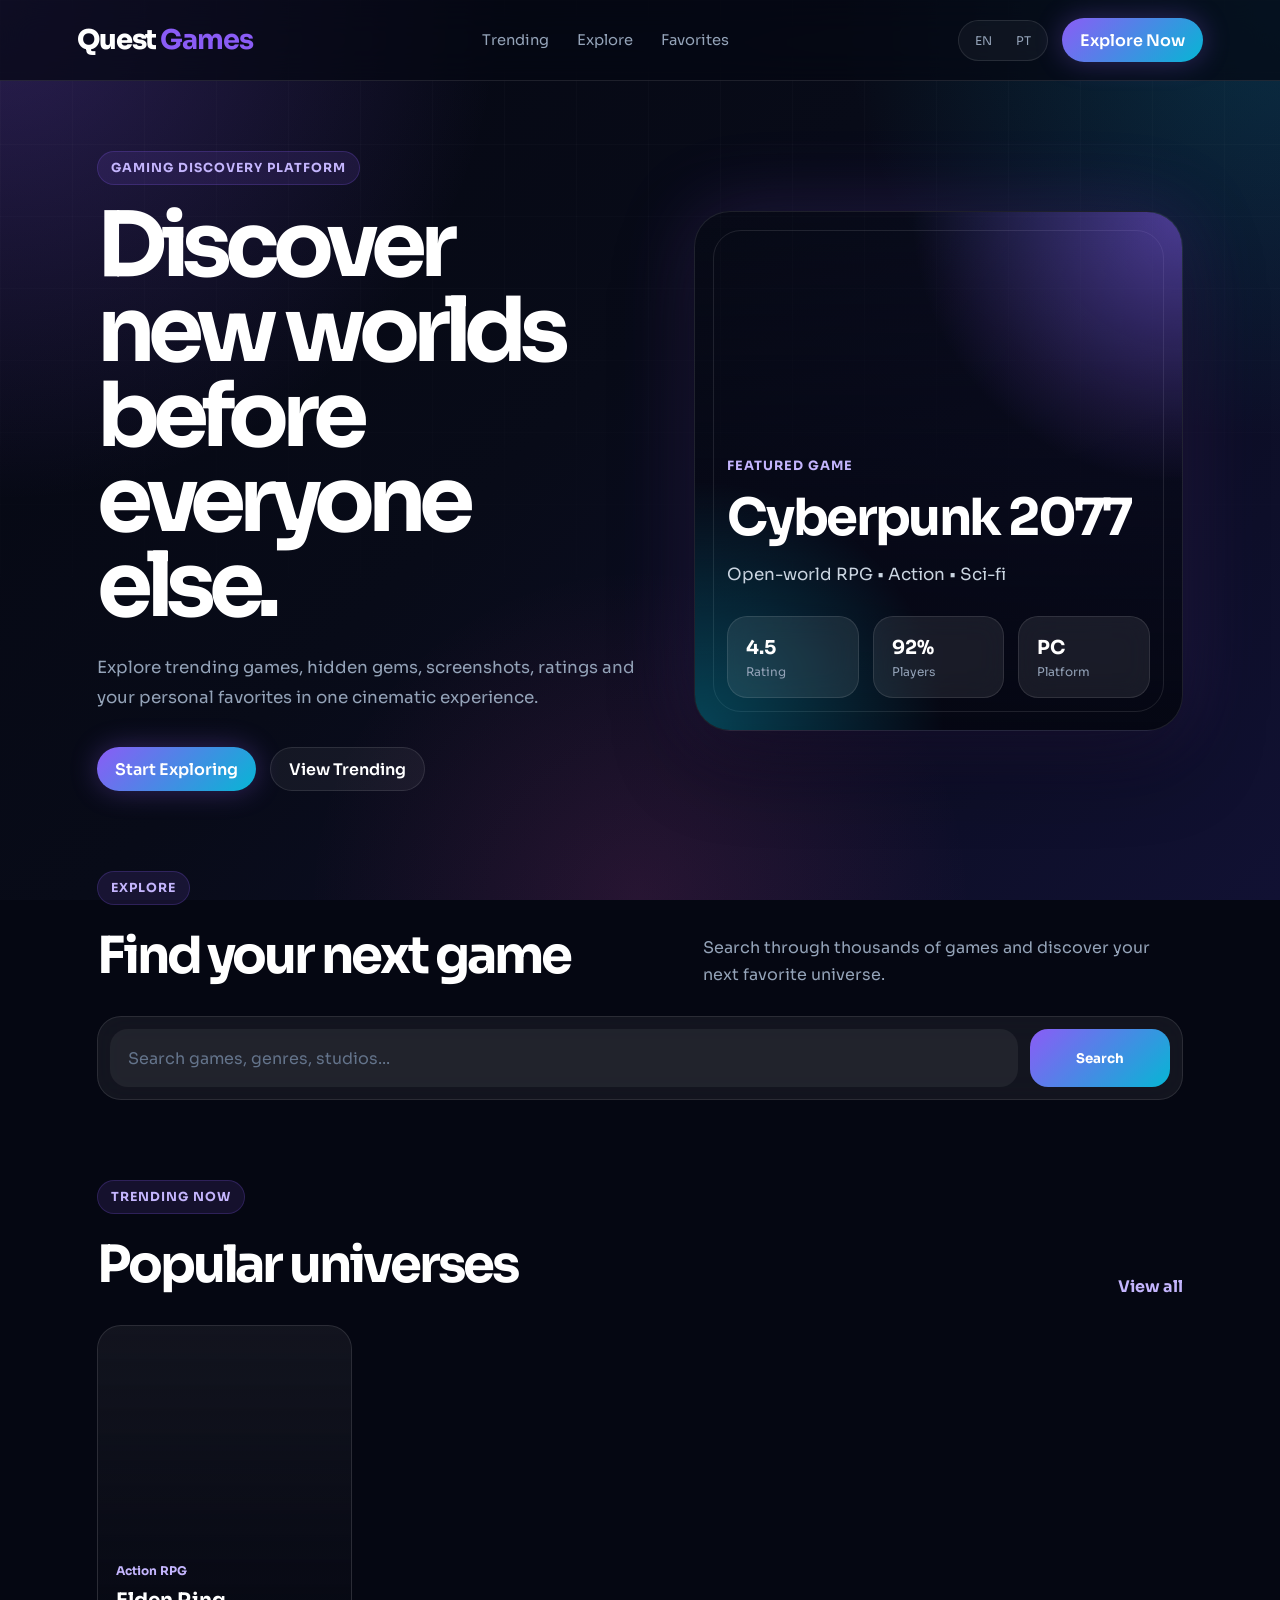
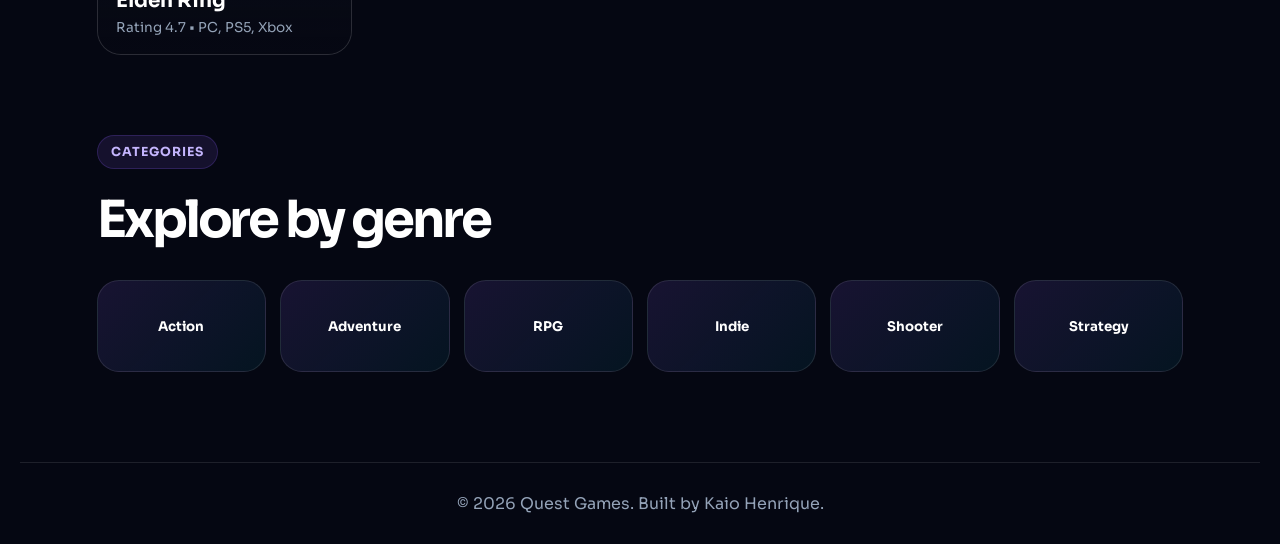
==== index.html @ 7ed2c59b "Initial commit" ====
<!DOCTYPE html>
<html lang="en">
<head>
  <meta charset="UTF-8" />
  <meta name="viewport" content="width=device-width, initial-scale=1.0" />

  <title>Quest Games</title>
  <link rel="icon" type="image/icon" href="assets/logo9.png ">
  <link rel="stylesheet" href="./css/style.css" />
</head>
<body>
  <div class="page-bg"></div>

<header class="header">
  <nav class="navbar">
    <a href="./index.html" class="logo">
      
        <div class="logo-text">
    <strong>Quest</strong>
    <span>Games</span>
  </div>
</a>
    <ul class="nav-links">
      <li><a href="#trending" data-i18n="nav.trending">Trending</a></li>
      <li><a href="#explore" data-i18n="nav.explore">Explore</a></li>
      <li><a href="./favorites.html" data-i18n="nav.favorites">Favorites</a></li>
    </ul>
    <div class="nav-right">
      <div class="language-switcher">
        <button data-lang="en">EN</button>
        <button data-lang="pt-BR">PT</button>
      </div>
      <a href="#explore" class="nav-button" data-i18n="nav.button">
        Explore Now
      </a>
    </div>
  </nav>
</header>
  <main>
    <section class="hero">
      <div class="hero-content">
        <span
          class="eyebrow"
          data-i18n="hero.eyebrow"
        >
          Gaming Discovery Platform
        </span>
        <h1 data-i18n="hero.title">
          Discover new worlds before everyone else.
        </h1>
        <p data-i18n="hero.description">
          Explore trending games, hidden gems, screenshots,
          ratings and your personal favorites in one cinematic experience.
        </p>
        <div class="hero-actions">
          <a
            href="#explore"
            class="primary-button"
            data-i18n="hero.primaryButton"
          >
            Start Exploring
          </a>
          <a
            href="#trending"
            class="secondary-button"
            data-i18n="hero.secondaryButton"
          >
            View Trending
          </a>
        </div>
      </div>
      <div class="hero-card">
        <div class="hero-card-overlay"></div>
        <div class="hero-card-content">
          <span data-i18n="featured.label">
            Featured Game
          </span>
          <h2>Cyberpunk 2077</h2>
          <p data-i18n="featured.genre">
            Open-world RPG • Action • Sci-fi
          </p>
          <div class="hero-stats">
            <div>
              <strong>4.5</strong>
              <span data-i18n="featured.rating">
                Rating
              </span>
            </div>
            <div>
              <strong>92%</strong>
              <span data-i18n="featured.players">
                Players
              </span>
            </div>
            <div>
              <strong>PC</strong>
              <span data-i18n="featured.platform">
                Platform
              </span>
            </div>
          </div>
        </div>
      </div>
    </section>
    <section class="search-section" id="explore">
      <div class="section-header">
        <div>
          <span
            class="eyebrow"
            data-i18n="search.eyebrow"
          >
            Explore
          </span>
          <h2 data-i18n="search.title">
            Find your next game
          </h2>
        </div>
        <p data-i18n="search.description">
          Search through thousands of games and discover your next favorite universe.
        </p>
      </div>
      <form class="search-box" id="searchForm">
        <input
          type="text"
          id="searchInput"
          data-i18n-placeholder="search.placeholder"
          placeholder="Search games, genres, studios..."
        />
        <button
          type="submit"
          data-i18n="search.button"
        >
          Search
        </button>
      </form>
    </section>
    <section class="games-section" id="trending">
      <div class="section-header">
        <div>
          <span
            class="eyebrow"
            data-i18n="trending.eyebrow"
          >
            Trending Now
          </span>
          <h2 data-i18n="trending.title">
            Popular universes
          </h2>
        </div>
        <a
          href="#"
          class="section-link"
          data-i18n="trending.link"
        >
          View all
        </a>
      </div>
      <div class="games-grid" id="gamesGrid">
        <div class="game-card" style="--game-image: url('https://images.unsplash.com/photo-1542751371-adc38448a05e?auto=format&fit=crop&w=800&q=80')">
  <div class="game-card-content">
    <span>Action RPG</span>
    <h3>Elden Ring</h3>
    <p>Rating 4.7 • PC, PS5, Xbox</p>
  </div>
</div>
      </div>
    </section>
    <section class="categories-section">
      <div class="section-header">
        <div>
          <span
            class="eyebrow"
            data-i18n="categories.eyebrow"
          >
            Categories
          </span>
          <h2 data-i18n="categories.title">
            Explore by genre
          </h2>
        </div>
      </div>
      <div class="categories-grid">
        <button class="category-card">Action</button>
        <button class="category-card">Adventure</button>
        <button class="category-card">RPG</button>
        <button class="category-card">Indie</button>
        <button class="category-card">Shooter</button>
        <button class="category-card">Strategy</button>
      </div>
    </section>
  </main>
  <footer class="footer">
    <p data-i18n="footer.text">
      © 2026 Quest Games. Built by Kaio Henrique.
    </p>
  </footer>
  <script src="./js/i18n.js"></script>
  <script src="./js/api.js"></script>
  <script src="./js/main.js"></script>
</body>
</html>
---- css/style.css ----
@import url("https://fonts.googleapis.com/css2?family=Sora:wght@400;500;600;700;800&display=swap");

:root {
  --bg: #050712;
  --bg-soft: #0b1020;
  --card: rgba(255, 255, 255, 0.06);
  --card-strong: rgba(255, 255, 255, 0.1);
  --text: #ffffff;
  --muted: #94a3b8;
  --border: rgba(255, 255, 255, 0.1);
  --primary: #8b5cf6;
  --secondary: #06b6d4;
  --pink: #ec4899;
  --radius: 24px;
  --transition: 0.3s ease;
}

* {
  margin: 0;
  padding: 0;
  box-sizing: border-box;
}

html {
  scroll-behavior: smooth;
}
body {
  min-height: 100vh;
  font-family: "Sora", sans-serif;
  background: var(--bg);
  color: var(--text);
  overflow-x: hidden;
}
a {
  color: inherit;
  text-decoration: none;
}
button,
input {
  font-family: inherit;
}
button {
  cursor: pointer;
  border: none;
}
.page-bg {
  position: fixed;
  inset: 0;
  z-index: -1;
  background:
    radial-gradient(circle at top left, rgba(139, 92, 246, 0.28), transparent 32%),
    radial-gradient(circle at top right, rgba(6, 182, 212, 0.2), transparent 28%),
    radial-gradient(circle at bottom, rgba(236, 72, 153, 0.12), transparent 30%),
    linear-gradient(135deg, #050712 0%, #080b18 45%, #111133 100%);
}
.page-bg::before {
  content: "";
  position: absolute;
  inset: 0;
  background-image:
    linear-gradient(rgba(255,255,255,0.025) 1px, transparent 1px),
    linear-gradient(90deg, rgba(255,255,255,0.025) 1px, transparent 1px);
  background-size: 72px 72px;
  mask-image: linear-gradient(to bottom, black, transparent 85%);
}
.header {
  position: sticky;
  top: 0;
  z-index: 20;
  padding: 18px 6%;
  backdrop-filter: blur(18px);
  background: rgba(5, 7, 18, 0.72);
  border-bottom: 1px solid var(--border);
}
.navbar {
  max-width: 1240px;
  margin: 0 auto;
  display: flex;
  align-items: center;
  justify-content: space-between;
  gap: 24px;
}
.logo {
  display: flex;
  align-items: center;
  gap: 12px;
}
.logo img {
  width: 38px;
  height: 38px;
  object-fit: contain;
  display: block;
}
.logo-text {
  display: flex;
  align-items: baseline;
  gap: 4px;
  font-size: 1.70rem;
  letter-spacing: -0.04em;
}
.logo-text strong {
  color: #ffffff;
  font-weight: 800;
}
.logo-text span {
  color: rgb(138, 92, 246);
  font-weight: 700;
}

.nav-links {
  list-style: none;
  display: flex;
  align-items: center;
  gap: 28px;
  color: var(--muted);
  font-size: 0.92rem;
}

.nav-links a {
  transition: var(--transition);
}

.nav-links a:hover {
  color: var(--text);
}

.nav-right {
  display: flex;
  align-items: center;
  gap: 14px;
}

.language-switcher {
  display: flex;
  padding: 4px;
  border: 1px solid var(--border);
  border-radius: 999px;
  background: rgba(255,255,255,0.04);
}

.language-switcher button {
  padding: 8px 12px;
  border-radius: 999px;
  background: transparent;
  color: var(--muted);
  font-size: 0.75rem;
  transition: var(--transition);
}

.language-switcher button:hover {
  color: var(--text);
  background: rgba(255,255,255,0.08);
}

.nav-button,
.primary-button,
.secondary-button {
  display: inline-flex;
  align-items: center;
  justify-content: center;
  min-height: 44px;
  padding: 0 18px;
  border-radius: 999px;
  font-weight: 600;
  transition: var(--transition);
}

.nav-button,
.primary-button {
  background: linear-gradient(135deg, var(--primary), var(--secondary));
  color: white;
  box-shadow: 0 0 28px rgba(139, 92, 246, 0.32);
}

.nav-button:hover,
.primary-button:hover {
  transform: translateY(-2px);
  box-shadow: 0 0 38px rgba(139, 92, 246, 0.5);
}

.secondary-button {
  color: var(--text);
  border: 1px solid var(--border);
  background: rgba(255,255,255,0.05);
}

.secondary-button:hover {
  background: rgba(255,255,255,0.1);
  transform: translateY(-2px);
}

main {
  max-width: 1240px;
  margin: 0 auto;
  padding: 70px 6% 0;
}

.hero {
  min-height: 620px;
  display: grid;
  grid-template-columns: 1.05fr 0.95fr;
  align-items: center;
  gap: 56px;
}

.eyebrow {
  display: inline-flex;
  margin-bottom: 18px;
  padding: 8px 13px;
  border-radius: 999px;
  color: #c4b5fd;
  font-size: 0.78rem;
  font-weight: 700;
  letter-spacing: 0.08em;
  text-transform: uppercase;
  background: rgba(139, 92, 246, 0.12);
  border: 1px solid rgba(139, 92, 246, 0.22);
}

.hero h1 {
  max-width: 760px;
  font-size: clamp(3rem, 7vw, 6.4rem);
  line-height: 0.95;
  letter-spacing: -0.08em;
  margin-bottom: 24px;
}

.hero p {
  max-width: 620px;
  color: var(--muted);
  font-size: 1.05rem;
  line-height: 1.8;
}

.hero-actions {
  margin-top: 34px;
  display: flex;
  align-items: center;
  gap: 14px;
  flex-wrap: wrap;
}

.hero-card {
  position: relative;
  min-height: 520px;
  border-radius: 36px;
  overflow: hidden;
  background:
    linear-gradient(to top, rgba(5, 7, 18, 0.95), rgba(5, 7, 18, 0.1)),
    url("https://images.unsplash.com/photo-1604079628040-94301bb21b91?auto=format&fit=crop&w=1200&q=80");
  background-size: cover;
  background-position: center;
  border: 1px solid var(--border);
  box-shadow:
    0 30px 80px rgba(0, 0, 0, 0.45),
    0 0 80px rgba(139, 92, 246, 0.22);
}

.hero-card::before {
  content: "";
  position: absolute;
  inset: 18px;
  border-radius: 28px;
  border: 1px solid rgba(255,255,255,0.1);
  pointer-events: none;
}

.hero-card-overlay {
  position: absolute;
  inset: 0;
  background:
    radial-gradient(circle at top right, rgba(139, 92, 246, 0.5), transparent 38%),
    radial-gradient(circle at bottom left, rgba(6, 182, 212, 0.35), transparent 35%);
}

.hero-card-content {
  position: absolute;
  left: 32px;
  right: 32px;
  bottom: 32px;
}

.hero-card-content > span {
  color: #c4b5fd;
  font-size: 0.8rem;
  font-weight: 700;
  text-transform: uppercase;
  letter-spacing: 0.08em;
}

.hero-card-content h2 {
  margin-top: 10px;
  font-size: clamp(2rem, 4vw, 3.2rem);
  letter-spacing: -0.05em;
}

.hero-card-content p {
  margin-top: 10px;
  color: #cbd5e1;
}

.hero-stats {
  margin-top: 26px;
  display: grid;
  grid-template-columns: repeat(3, 1fr);
  gap: 14px;
}

.hero-stats div {
  padding: 18px;
  border-radius: 20px;
  background: rgba(255,255,255,0.08);
  backdrop-filter: blur(14px);
  border: 1px solid rgba(255,255,255,0.1);
}

.hero-stats strong {
  display: block;
  font-size: 1.2rem;
}

.hero-stats span {
  margin-top: 4px;
  display: block;
  color: var(--muted);
  font-size: 0.75rem;
}

.search-section,
.games-section,
.categories-section {
  padding: 80px 0 0;
}

.section-header {
  margin-bottom: 28px;
  display: flex;
  align-items: end;
  justify-content: space-between;
  gap: 24px;
}

.section-header h2 {
  font-size: clamp(2rem, 4vw, 3.4rem);
  letter-spacing: -0.06em;
}

.section-header p {
  max-width: 480px;
  color: var(--muted);
  line-height: 1.7;
}

.section-link {
  color: #c4b5fd;
  font-weight: 700;
}

.search-box {
  display: flex;
  gap: 12px;
  padding: 12px;
  border-radius: 24px;
  background: rgba(255,255,255,0.06);
  border: 1px solid var(--border);
  backdrop-filter: blur(16px);
}

.search-box input {
  flex: 1;
  min-height: 58px;
  padding: 0 18px;
  border: none;
  outline: none;
  border-radius: 18px;
  background: rgba(255,255,255,0.06);
  color: var(--text);
  font-size: 1rem;
}

.search-box input::placeholder {
  color: #64748b;
}

.search-box button {
  min-width: 140px;
  border-radius: 18px;
  color: white;
  font-weight: 700;
  background: linear-gradient(135deg, var(--primary), var(--secondary));
  transition: var(--transition);
}

.search-box button:hover {
  transform: translateY(-2px);
  box-shadow: 0 0 30px rgba(139, 92, 246, 0.45);
}

.games-grid {
  display: grid;
  grid-template-columns: repeat(4, 1fr);
  gap: 22px;
}

.game-card {
  position: relative;
  min-height: 330px;
  padding: 18px;
  display: flex;
  align-items: end;
  overflow: hidden;
  border-radius: var(--radius);
  background: var(--card);
  border: 1px solid var(--border);
  transition: var(--transition);
}

.game-card:hover {
  transform: translateY(-8px);
  border-color: rgba(139, 92, 246, 0.4);
  box-shadow: 0 24px 60px rgba(0,0,0,0.35);
}

.game-card::before {
  content: "";
  position: absolute;
  inset: 0;
  background:
    linear-gradient(to top, rgba(5,7,18,0.95), rgba(5,7,18,0.08)),
    var(--game-image);
  background-size: cover;
  background-position: center;
  transition: var(--transition);
}

.game-card:hover::before {
  transform: scale(1.06);
}

.game-card-content {
  position: relative;
  z-index: 1;
}

.game-card-content span {
  color: #c4b5fd;
  font-size: 0.75rem;
  font-weight: 700;
}

.game-card-content h3 {
  margin-top: 8px;
  font-size: 1.25rem;
}

.game-card-content p {
  margin-top: 6px;
  color: var(--muted);
  font-size: 0.85rem;
}

.categories-grid {
  display: grid;
  grid-template-columns: repeat(6, 1fr);
  gap: 14px;
}

.category-card {
  min-height: 92px;
  border-radius: 22px;
  color: var(--text);
  font-weight: 700;
  background:
    linear-gradient(135deg, rgba(139,92,246,0.14), rgba(6,182,212,0.08));
  border: 1px solid var(--border);
  transition: var(--transition);
}

.category-card:hover {
  transform: translateY(-5px);
  border-color: rgba(139, 92, 246, 0.45);
  box-shadow: 0 18px 42px rgba(139, 92, 246, 0.16);
}

.footer {
  max-width: 1240px;
  margin: 90px auto 0;
  padding: 30px 6%;
  color: var(--muted);
  border-top: 1px solid var(--border);
  text-align: center;
}

@media (max-width: 980px) {
  .nav-links,
  .nav-button {
    display: none;
  }

  .hero {
    grid-template-columns: 1fr;
    min-height: auto;
    padding-top: 40px;
  }

  .hero-card {
    min-height: 440px;
  }

  .games-grid {
    grid-template-columns: repeat(2, 1fr);
  }

  .categories-grid {
    grid-template-columns: repeat(3, 1fr);
  }

  .section-header {
    align-items: flex-start;
    flex-direction: column;
  }
}

@media (max-width: 560px) {
  .header {
    padding: 14px 5%;
  }

  main {
    padding: 40px 5% 0;
  }

  .hero h1 {
    font-size: 3.2rem;
  }

  .hero-card {
    min-height: 380px;
    border-radius: 28px;
  }

  .hero-card-content {
    left: 22px;
    right: 22px;
    bottom: 22px;
  }

  .hero-stats {
    grid-template-columns: 1fr;
  }

  .search-box {
    flex-direction: column;
  }

  .search-box button {
    min-height: 54px;
  }

  .games-grid,
  .categories-grid {
    grid-template-columns: 1fr;
  }

  .language-switcher button {
    padding: 7px 10px;
  }
}
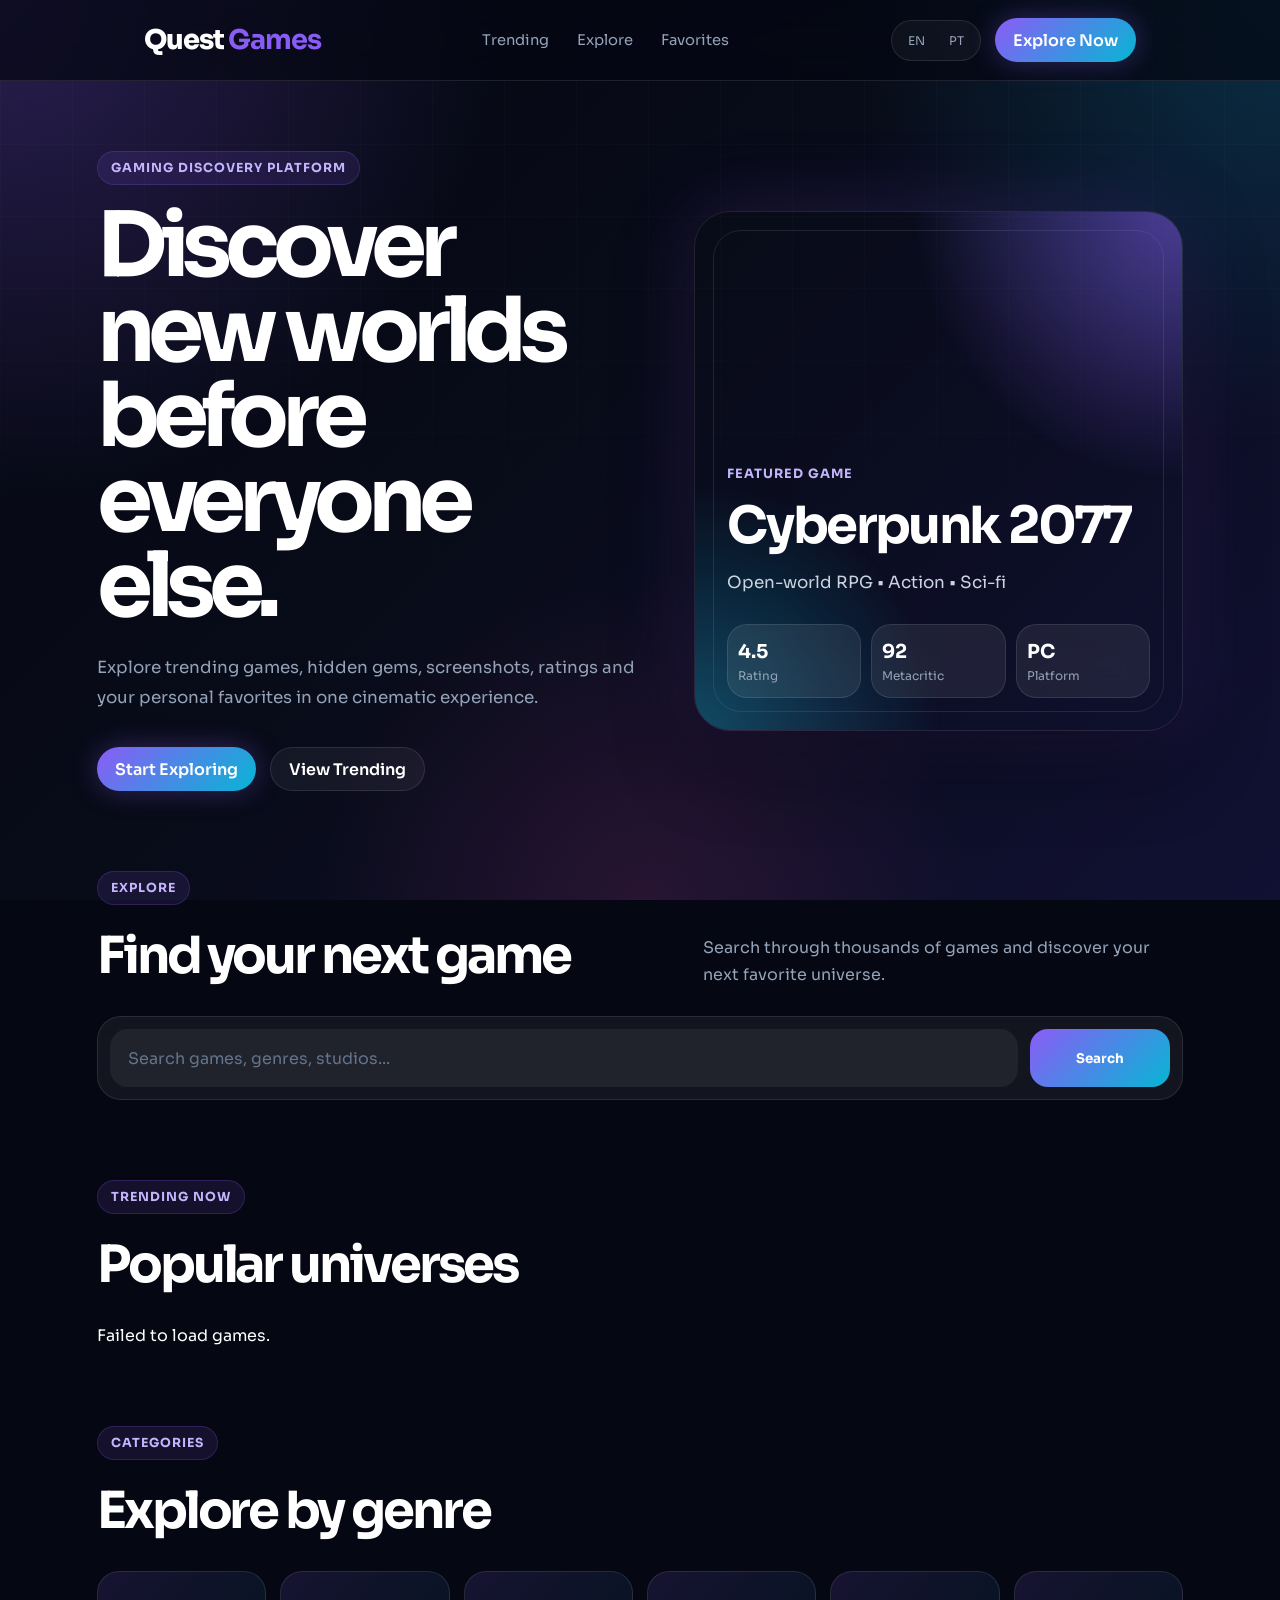
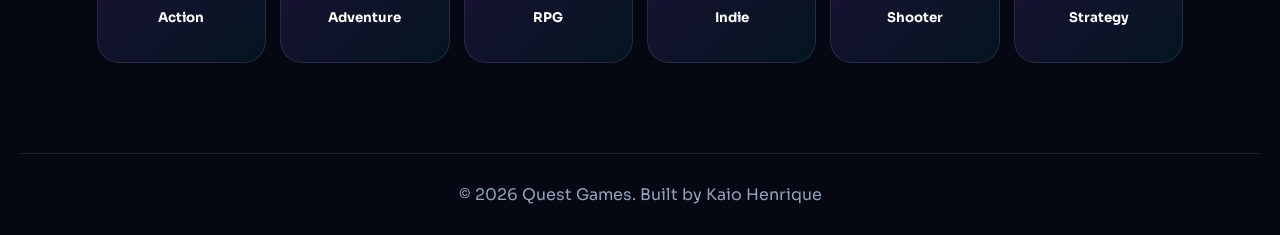
==== commit fe23a48d: "Update V1.0" ====
--- a/index.html
+++ b/index.html
@@ -3,14 +3,13 @@
 <head>
   <meta charset="UTF-8" />
   <meta name="viewport" content="width=device-width, initial-scale=1.0" />
-
   <title>Quest Games</title>
-  <link rel="icon" type="image/icon" href="assets/logo9.png ">
+  <link rel="icon" type="image/icon" href="assets/fav.png ">
   <link rel="stylesheet" href="./css/style.css" />
+  <link rel="stylesheet" href="./css/responsive.css" />
 </head>
 <body>
   <div class="page-bg"></div>
-
 <header class="header">
   <nav class="navbar">
     <a href="./index.html" class="logo">
@@ -25,17 +24,35 @@
       <li><a href="#explore" data-i18n="nav.explore">Explore</a></li>
       <li><a href="./favorites.html" data-i18n="nav.favorites">Favorites</a></li>
     </ul>
-    <div class="nav-right">
-      <div class="language-switcher">
-        <button data-lang="en">EN</button>
-        <button data-lang="pt-BR">PT</button>
-      </div>
-      <a href="#explore" class="nav-button" data-i18n="nav.button">
-        Explore Now
-      </a>
-    </div>
+<div class="nav-right">
+  <div class="language-switcher">
+    <button data-lang="en">EN</button>
+    <button data-lang="pt-BR">PT</button>
+  </div>
+
+  <a href="#explore" class="nav-button" data-i18n="nav.button">
+    Explore Now
+  </a>
+</div>
+
+<button class="menu-button" id="menuButton" aria-label="Open menu">
+  ☰
+</button>
   </nav>
 </header>
+<div class="mobile-menu" id="mobileMenu">
+  <button class="close-menu" id="closeMenu">✕</button>
+
+  <span>MENU</span>
+
+  <a href="#trending">Em alta</a>
+  <a href="#explore">Explorar</a>
+  <a href="./favorites.html">Favoritos</a>
+
+  <a href="#explore" class="mobile-menu-button">
+    Explorar agora
+  </a>
+</div>
   <main>
     <section class="hero">
       <div class="hero-content">
@@ -69,36 +86,28 @@
           </a>
         </div>
       </div>
-      <div class="hero-card">
+      <div class="hero-card" id="featuredCard">
         <div class="hero-card-overlay"></div>
         <div class="hero-card-content">
           <span data-i18n="featured.label">
             Featured Game
           </span>
-          <h2>Cyberpunk 2077</h2>
-          <p data-i18n="featured.genre">
-            Open-world RPG • Action • Sci-fi
-          </p>
-          <div class="hero-stats">
-            <div>
-              <strong>4.5</strong>
-              <span data-i18n="featured.rating">
-                Rating
-              </span>
-            </div>
-            <div>
-              <strong>92%</strong>
-              <span data-i18n="featured.players">
-                Players
-              </span>
-            </div>
-            <div>
-              <strong>PC</strong>
-              <span data-i18n="featured.platform">
-                Platform
-              </span>
-            </div>
-          </div>
+          <h2 id="featuredTitle">Cyberpunk 2077</h2>
+          <p id="featuredGenre">Open-world RPG • Action • Sci-fi</p>
+<div class="hero-stats">
+  <div>
+    <strong id="featuredRating">4.5</strong>
+    <span>Rating</span>
+  </div>
+  <div>
+    <strong id="featuredMetacritic">92</strong>
+    <span>Metacritic</span>
+  </div>
+  <div>
+    <strong id="featuredPlatform">PC</strong>
+    <span>Platform</span>
+  </div>
+</div>
         </div>
       </div>
     </section>
@@ -147,21 +156,8 @@
             Popular universes
           </h2>
         </div>
-        <a
-          href="#"
-          class="section-link"
-          data-i18n="trending.link"
-        >
-          View all
-        </a>
       </div>
       <div class="games-grid" id="gamesGrid">
-        <div class="game-card" style="--game-image: url('https://images.unsplash.com/photo-1542751371-adc38448a05e?auto=format&fit=crop&w=800&q=80')">
-  <div class="game-card-content">
-    <span>Action RPG</span>
-    <h3>Elden Ring</h3>
-    <p>Rating 4.7 • PC, PS5, Xbox</p>
-  </div>
 </div>
       </div>
     </section>
@@ -180,20 +176,44 @@
         </div>
       </div>
       <div class="categories-grid">
-        <button class="category-card">Action</button>
-        <button class="category-card">Adventure</button>
-        <button class="category-card">RPG</button>
-        <button class="category-card">Indie</button>
-        <button class="category-card">Shooter</button>
-        <button class="category-card">Strategy</button>
+<button class="category-card" data-genre="action">Action</button>
+<button class="category-card" data-genre="adventure">Adventure</button>
+<button class="category-card" data-genre="role-playing-games-rpg">RPG</button>
+<button class="category-card" data-genre="indie">Indie</button>
+<button class="category-card" data-genre="shooter">Shooter</button>
+<button class="category-card" data-genre="strategy">Strategy</button>
       </div>
     </section>
   </main>
-  <footer class="footer">
-    <p data-i18n="footer.text">
-      © 2026 Quest Games. Built by Kaio Henrique.
-    </p>
-  </footer>
+<footer class="footer">
+  <p>
+    © 2026 Quest Games. Built by
+    <a
+      href="https://kaiohenrique.dev/"
+      target="_blank"
+      rel="noopener noreferrer"
+      class="footer-link"
+    >
+      Kaio Henrique
+    </a>
+  </p>
+</footer>
+      <div class="game-modal" id="gameModal">
+  <div class="game-modal-content">
+    <button class="close-modal" id="closeModal">
+      ✕
+    </button>
+    <div class="modal-banner" id="modalBanner"></div>
+    <div class="modal-info">
+      <span id="modalGenre"></span>
+      <h2 id="modalTitle"></h2>
+      <p id="modalDescription"></p>
+      <div class="modal-meta">
+        <span id="modalRating"></span>
+        <span id="modalReleased"></span>
+      </div>
+    </div>
+  </div>
   <script src="./js/i18n.js"></script>
   <script src="./js/api.js"></script>
   <script src="./js/main.js"></script>
--- a/css/style.css
+++ b/css/style.css
@@ -1,5 +1,8 @@
 @import url("https://fonts.googleapis.com/css2?family=Sora:wght@400;500;600;700;800&display=swap");
 
+/* ============================= */
+/* ROOT / VARIÁVEIS */
+/* ============================= */
 :root {
   --bg: #050712;
   --bg-soft: #0b1020;
@@ -15,6 +18,9 @@
   --transition: 0.3s ease;
 }
 
+/* ============================= */
+/* RESET / BASE */
+/* ============================= */
 * {
   margin: 0;
   padding: 0;
@@ -24,6 +30,7 @@
 html {
   scroll-behavior: smooth;
 }
+
 body {
   min-height: 100vh;
   font-family: "Sora", sans-serif;
@@ -31,18 +38,25 @@
   color: var(--text);
   overflow-x: hidden;
 }
+
 a {
   color: inherit;
   text-decoration: none;
 }
+
 button,
 input {
   font-family: inherit;
 }
+
 button {
   cursor: pointer;
   border: none;
 }
+
+/* ============================= */
+/* BACKGROUND DA PÁGINA */
+/* ============================= */
 .page-bg {
   position: fixed;
   inset: 0;
@@ -53,16 +67,21 @@
     radial-gradient(circle at bottom, rgba(236, 72, 153, 0.12), transparent 30%),
     linear-gradient(135deg, #050712 0%, #080b18 45%, #111133 100%);
 }
+
 .page-bg::before {
   content: "";
   position: absolute;
   inset: 0;
   background-image:
-    linear-gradient(rgba(255,255,255,0.025) 1px, transparent 1px),
-    linear-gradient(90deg, rgba(255,255,255,0.025) 1px, transparent 1px);
+    linear-gradient(rgba(255, 255, 255, 0.025) 1px, transparent 1px),
+    linear-gradient(90deg, rgba(255, 255, 255, 0.025) 1px, transparent 1px);
   background-size: 72px 72px;
   mask-image: linear-gradient(to bottom, black, transparent 85%);
 }
+
+/* ============================= */
+/* HEADER */
+/* ============================= */
 .header {
   position: sticky;
   top: 0;
@@ -72,25 +91,33 @@
   background: rgba(5, 7, 18, 0.72);
   border-bottom: 1px solid var(--border);
 }
+
 .navbar {
   max-width: 1240px;
   margin: 0 auto;
+  padding: 0 6%;
   display: flex;
   align-items: center;
   justify-content: space-between;
-  gap: 24px;
-}
+  gap: 32px;
+}
+
+/* ============================= */
+/* LOGO */
+/* ============================= */
 .logo {
   display: flex;
   align-items: center;
   gap: 12px;
 }
+
 .logo img {
   width: 38px;
   height: 38px;
   object-fit: contain;
   display: block;
 }
+
 .logo-text {
   display: flex;
   align-items: baseline;
@@ -98,15 +125,20 @@
   font-size: 1.70rem;
   letter-spacing: -0.04em;
 }
+
 .logo-text strong {
   color: #ffffff;
   font-weight: 800;
 }
+
 .logo-text span {
   color: rgb(138, 92, 246);
   font-weight: 700;
 }
 
+/* ============================= */
+/* NAV LINKS */
+/* ============================= */
 .nav-links {
   list-style: none;
   display: flex;
@@ -130,12 +162,15 @@
   gap: 14px;
 }
 
+/* ============================= */
+/* LANGUAGE SWITCHER */
+/* ============================= */
 .language-switcher {
   display: flex;
   padding: 4px;
   border: 1px solid var(--border);
   border-radius: 999px;
-  background: rgba(255,255,255,0.04);
+  background: rgba(255, 255, 255, 0.04);
 }
 
 .language-switcher button {
@@ -149,9 +184,12 @@
 
 .language-switcher button:hover {
   color: var(--text);
-  background: rgba(255,255,255,0.08);
-}
-
+  background: rgba(255, 255, 255, 0.08);
+}
+
+/* ============================= */
+/* BOTÕES */
+/* ============================= */
 .nav-button,
 .primary-button,
 .secondary-button {
@@ -181,20 +219,26 @@
 .secondary-button {
   color: var(--text);
   border: 1px solid var(--border);
-  background: rgba(255,255,255,0.05);
+  background: rgba(255, 255, 255, 0.05);
 }
 
 .secondary-button:hover {
-  background: rgba(255,255,255,0.1);
+  background: rgba(255, 255, 255, 0.1);
   transform: translateY(-2px);
 }
 
+/* ============================= */
+/* LAYOUT PRINCIPAL */
+/* ============================= */
 main {
   max-width: 1240px;
   margin: 0 auto;
   padding: 70px 6% 0;
 }
 
+/* ============================= */
+/* HERO */
+/* ============================= */
 .hero {
   min-height: 620px;
   display: grid;
@@ -240,20 +284,21 @@
   flex-wrap: wrap;
 }
 
+/* ============================= */
+/* HERO CARD */
+/* ============================= */
 .hero-card {
   position: relative;
   min-height: 520px;
   border-radius: 36px;
   overflow: hidden;
-  background:
-    linear-gradient(to top, rgba(5, 7, 18, 0.95), rgba(5, 7, 18, 0.1)),
-    url("https://images.unsplash.com/photo-1604079628040-94301bb21b91?auto=format&fit=crop&w=1200&q=80");
   background-size: cover;
   background-position: center;
   border: 1px solid var(--border);
   box-shadow:
     0 30px 80px rgba(0, 0, 0, 0.45),
     0 0 80px rgba(139, 92, 246, 0.22);
+  transition: background-image 0.8s ease, transform 0.3s ease;
 }
 
 .hero-card::before {
@@ -261,7 +306,7 @@
   position: absolute;
   inset: 18px;
   border-radius: 28px;
-  border: 1px solid rgba(255,255,255,0.1);
+  border: 1px solid rgba(255, 255, 255, 0.1);
   pointer-events: none;
 }
 
@@ -299,19 +344,23 @@
   color: #cbd5e1;
 }
 
+/* ============================= */
+/* HERO STATS */
+/* ============================= */
 .hero-stats {
   margin-top: 26px;
   display: grid;
-  grid-template-columns: repeat(3, 1fr);
-  gap: 14px;
+  grid-template-columns: repeat(3, minmax(0, 1fr));
+  gap: 10px;
 }
 
 .hero-stats div {
-  padding: 18px;
+  padding: 14px 10px;
   border-radius: 20px;
-  background: rgba(255,255,255,0.08);
+  background: rgba(255, 255, 255, 0.08);
   backdrop-filter: blur(14px);
-  border: 1px solid rgba(255,255,255,0.1);
+  border: 1px solid rgba(255, 255, 255, 0.1);
+  min-width: 0;
 }
 
 .hero-stats strong {
@@ -324,8 +373,12 @@
   display: block;
   color: var(--muted);
   font-size: 0.75rem;
-}
-
+  word-break: break-word;
+}
+
+/* ============================= */
+/* SEÇÕES */
+/* ============================= */
 .search-section,
 .games-section,
 .categories-section {
@@ -356,12 +409,15 @@
   font-weight: 700;
 }
 
+/* ============================= */
+/* SEARCH BOX */
+/* ============================= */
 .search-box {
   display: flex;
   gap: 12px;
   padding: 12px;
   border-radius: 24px;
-  background: rgba(255,255,255,0.06);
+  background: rgba(255, 255, 255, 0.06);
   border: 1px solid var(--border);
   backdrop-filter: blur(16px);
 }
@@ -373,7 +429,7 @@
   border: none;
   outline: none;
   border-radius: 18px;
-  background: rgba(255,255,255,0.06);
+  background: rgba(255, 255, 255, 0.06);
   color: var(--text);
   font-size: 1rem;
 }
@@ -396,12 +452,18 @@
   box-shadow: 0 0 30px rgba(139, 92, 246, 0.45);
 }
 
+/* ============================= */
+/* GAMES GRID */
+/* ============================= */
 .games-grid {
   display: grid;
   grid-template-columns: repeat(4, 1fr);
   gap: 22px;
 }
 
+/* ============================= */
+/* GAME CARD */
+/* ============================= */
 .game-card {
   position: relative;
   min-height: 330px;
@@ -413,12 +475,13 @@
   background: var(--card);
   border: 1px solid var(--border);
   transition: var(--transition);
+  cursor: pointer;
 }
 
 .game-card:hover {
   transform: translateY(-8px);
   border-color: rgba(139, 92, 246, 0.4);
-  box-shadow: 0 24px 60px rgba(0,0,0,0.35);
+  box-shadow: 0 24px 60px rgba(0, 0, 0, 0.35);
 }
 
 .game-card::before {
@@ -426,7 +489,7 @@
   position: absolute;
   inset: 0;
   background:
-    linear-gradient(to top, rgba(5,7,18,0.95), rgba(5,7,18,0.08)),
+    linear-gradient(to top, rgba(5, 7, 18, 0.95), rgba(5, 7, 18, 0.08)),
     var(--game-image);
   background-size: cover;
   background-position: center;
@@ -459,6 +522,34 @@
   font-size: 0.85rem;
 }
 
+/* ============================= */
+/* FAVORITOS */
+/* ============================= */
+.favorite-button {
+  position: absolute;
+  top: 14px;
+  right: 14px;
+  z-index: 3;
+  width: 38px;
+  height: 38px;
+  border-radius: 50%;
+  border: 1px solid rgba(255, 255, 255, 0.14);
+  background: rgba(0, 0, 0, 0.45);
+  color: white;
+  font-size: 1.1rem;
+  cursor: pointer;
+  backdrop-filter: blur(10px);
+  transition: 0.25s ease;
+}
+
+.favorite-button:hover {
+  transform: scale(1.1);
+  background: rgba(139, 92, 246, 0.35);
+}
+
+/* ============================= */
+/* CATEGORIAS */
+/* ============================= */
 .categories-grid {
   display: grid;
   grid-template-columns: repeat(6, 1fr);
@@ -471,7 +562,7 @@
   color: var(--text);
   font-weight: 700;
   background:
-    linear-gradient(135deg, rgba(139,92,246,0.14), rgba(6,182,212,0.08));
+    linear-gradient(135deg, rgba(139, 92, 246, 0.14), rgba(6, 182, 212, 0.08));
   border: 1px solid var(--border);
   transition: var(--transition);
 }
@@ -482,6 +573,123 @@
   box-shadow: 0 18px 42px rgba(139, 92, 246, 0.16);
 }
 
+/* ============================= */
+/* MODAL DO GAME */
+/* ============================= */
+.game-modal {
+  position: fixed;
+  inset: 0;
+  background: rgba(0, 0, 0, 0.7);
+  backdrop-filter: blur(12px);
+  display: none;
+  align-items: center;
+  justify-content: center;
+  z-index: 999;
+}
+
+.game-modal.active {
+  display: flex;
+}
+
+.game-modal-content {
+  width: 900px;
+  max-width: 90%;
+  background: #0b1020;
+  border: 1px solid rgba(255, 255, 255, 0.08);
+  border-radius: 24px;
+  overflow: hidden;
+}
+
+.modal-banner {
+  height: 320px;
+  background-size: cover;
+  background-position: center;
+}
+
+.modal-info {
+  padding: 28px;
+}
+
+.close-modal {
+  position: absolute;
+  top: 30px;
+  right: 30px;
+  width: 42px;
+  height: 42px;
+  border: none;
+  border-radius: 50%;
+  background: rgba(255, 255, 255, 0.08);
+  color: white;
+  cursor: pointer;
+}
+
+/* ============================= */
+/* MENU MOBILE */
+/* ============================= */
+.menu-button {
+  display: none;
+  width: 44px;
+  height: 44px;
+  border-radius: 50%;
+  background: rgba(255, 255, 255, 0.06);
+  color: white;
+  font-size: 1.4rem;
+}
+
+.mobile-menu {
+  position: fixed;
+  inset: 0 0 0 auto;
+  width: 340px;
+  max-width: 85%;
+  padding: 36px;
+  background: rgba(11, 16, 32, 0.98);
+  backdrop-filter: blur(18px);
+  border-left: 1px solid rgba(255, 255, 255, 0.08);
+  display: flex;
+  flex-direction: column;
+  gap: 28px;
+  transform: translateX(100%);
+  transition: 0.3s ease;
+  z-index: 999;
+}
+
+.mobile-menu.active {
+  transform: translateX(0);
+}
+
+.mobile-menu span {
+  color: #a78bfa;
+  font-size: 0.75rem;
+  font-weight: 800;
+  letter-spacing: 0.2em;
+}
+
+.mobile-menu a {
+  font-size: 2rem;
+  font-weight: 800;
+}
+
+.close-menu {
+  align-self: flex-end;
+  width: 44px;
+  height: 44px;
+  border-radius: 50%;
+  background: rgba(255, 255, 255, 0.08);
+  color: white;
+  font-size: 1.2rem;
+}
+
+.mobile-menu-button {
+  margin-top: auto;
+  padding: 16px 20px;
+  border-radius: 18px;
+  text-align: center;
+  background: linear-gradient(135deg, var(--primary), var(--secondary));
+}
+
+/* ============================= */
+/* FOOTER */
+/* ============================= */
 .footer {
   max-width: 1240px;
   margin: 90px auto 0;
@@ -491,78 +699,14 @@
   text-align: center;
 }
 
-@media (max-width: 980px) {
-  .nav-links,
-  .nav-button {
-    display: none;
-  }
-
-  .hero {
-    grid-template-columns: 1fr;
-    min-height: auto;
-    padding-top: 40px;
-  }
-
-  .hero-card {
-    min-height: 440px;
-  }
-
-  .games-grid {
-    grid-template-columns: repeat(2, 1fr);
-  }
-
-  .categories-grid {
-    grid-template-columns: repeat(3, 1fr);
-  }
-
-  .section-header {
-    align-items: flex-start;
-    flex-direction: column;
-  }
-}
-
-@media (max-width: 560px) {
-  .header {
-    padding: 14px 5%;
-  }
-
-  main {
-    padding: 40px 5% 0;
-  }
-
-  .hero h1 {
-    font-size: 3.2rem;
-  }
-
-  .hero-card {
-    min-height: 380px;
-    border-radius: 28px;
-  }
-
-  .hero-card-content {
-    left: 22px;
-    right: 22px;
-    bottom: 22px;
-  }
-
-  .hero-stats {
-    grid-template-columns: 1fr;
-  }
-
-  .search-box {
-    flex-direction: column;
-  }
-
-  .search-box button {
-    min-height: 54px;
-  }
-
-  .games-grid,
-  .categories-grid {
-    grid-template-columns: 1fr;
-  }
-
-  .language-switcher button {
-    padding: 7px 10px;
-  }
-}+/* ============================= */
+/* AUTOFILL INPUT */
+/* ============================= */
+input:-webkit-autofill,
+input:-webkit-autofill:hover,
+input:-webkit-autofill:focus {
+  -webkit-box-shadow: 0 0 0px 1000px rgba(142, 39, 245, 0.055) inset;
+  -webkit-text-fill-color: white;
+  border: 1px solid var(--border);
+  transition: background-color 5000s ease-in-out 0s;
+}
--- a/css/responsive.css
+++ b/css/responsive.css
@@ -0,0 +1,123 @@
+@media (max-width: 1024px) {
+  .navbar {
+    padding: 0 24px;
+  }
+
+  .hero {
+    grid-template-columns: 1fr;
+    gap: 48px;
+    padding-top: 60px;
+  }
+
+  .hero h1 {
+    font-size: clamp(4rem, 12vw, 7rem);
+  }
+
+  .hero-card {
+    max-width: 620px;
+    width: 100%;
+    margin: 0 auto;
+  }
+
+  .games-grid {
+    grid-template-columns: repeat(3, 1fr);
+  }
+
+  .categories-grid {
+    grid-template-columns: repeat(3, 1fr);
+  }
+}
+
+@media (max-width: 780px) {
+  .nav-links,
+  .nav-right {
+    display: none;
+  }
+
+  .menu-button {
+    display: grid;
+    place-items: center;
+  }
+  .navbar {
+    min-height: 5px;
+  }
+  .logo-text {
+    font-size: 1.50rem;
+  }
+  main {
+    padding: 40px 20px 0;
+  }
+  .hero {
+    padding-top: 40px;
+  }
+  .hero h1 {
+    font-size: clamp(3.4rem, 16vw, 5.2rem);
+    line-height: 0.95;
+  }
+  .hero p {
+    font-size: 0.95rem;
+  }
+  .hero-actions {
+    flex-direction: column;
+    align-items: stretch;
+  }
+  .primary-button,
+  .secondary-button {
+    width: 100%;
+  }
+
+
+  .search-box {
+    flex-direction: column;
+  }
+  .search-box button {
+    min-height: 54px;
+  }
+  .games-grid {
+    grid-template-columns: repeat(2, 1fr);
+  }
+  .categories-grid {
+    grid-template-columns: repeat(2, 1fr);
+  }
+  .section-header {
+    align-items: flex-start;
+    flex-direction: column;
+  }
+}
+@media (max-width: 480px) {
+  .language-switcher,
+  .nav-button {
+    display: none;
+  }
+  .hero h1 {
+    font-size: 3.2rem;
+  }
+
+  .hero-card-content {
+    left: 22px;
+    right: 22px;
+    bottom: 22px;
+  }
+
+  .games-grid,
+  .categories-grid {
+    grid-template-columns: 1fr;
+  }
+  .game-card {
+    min-height: 360px;
+  }
+  .game-modal-content {
+    max-width: 94%;
+    max-height: 88vh;
+    overflow-y: auto;
+  }
+  .modal-banner {
+    height: 220px;
+  }
+  .modal-info {
+    padding: 20px;
+  }
+  .modal-info h2 {
+    font-size: 1.8rem;
+  }
+}
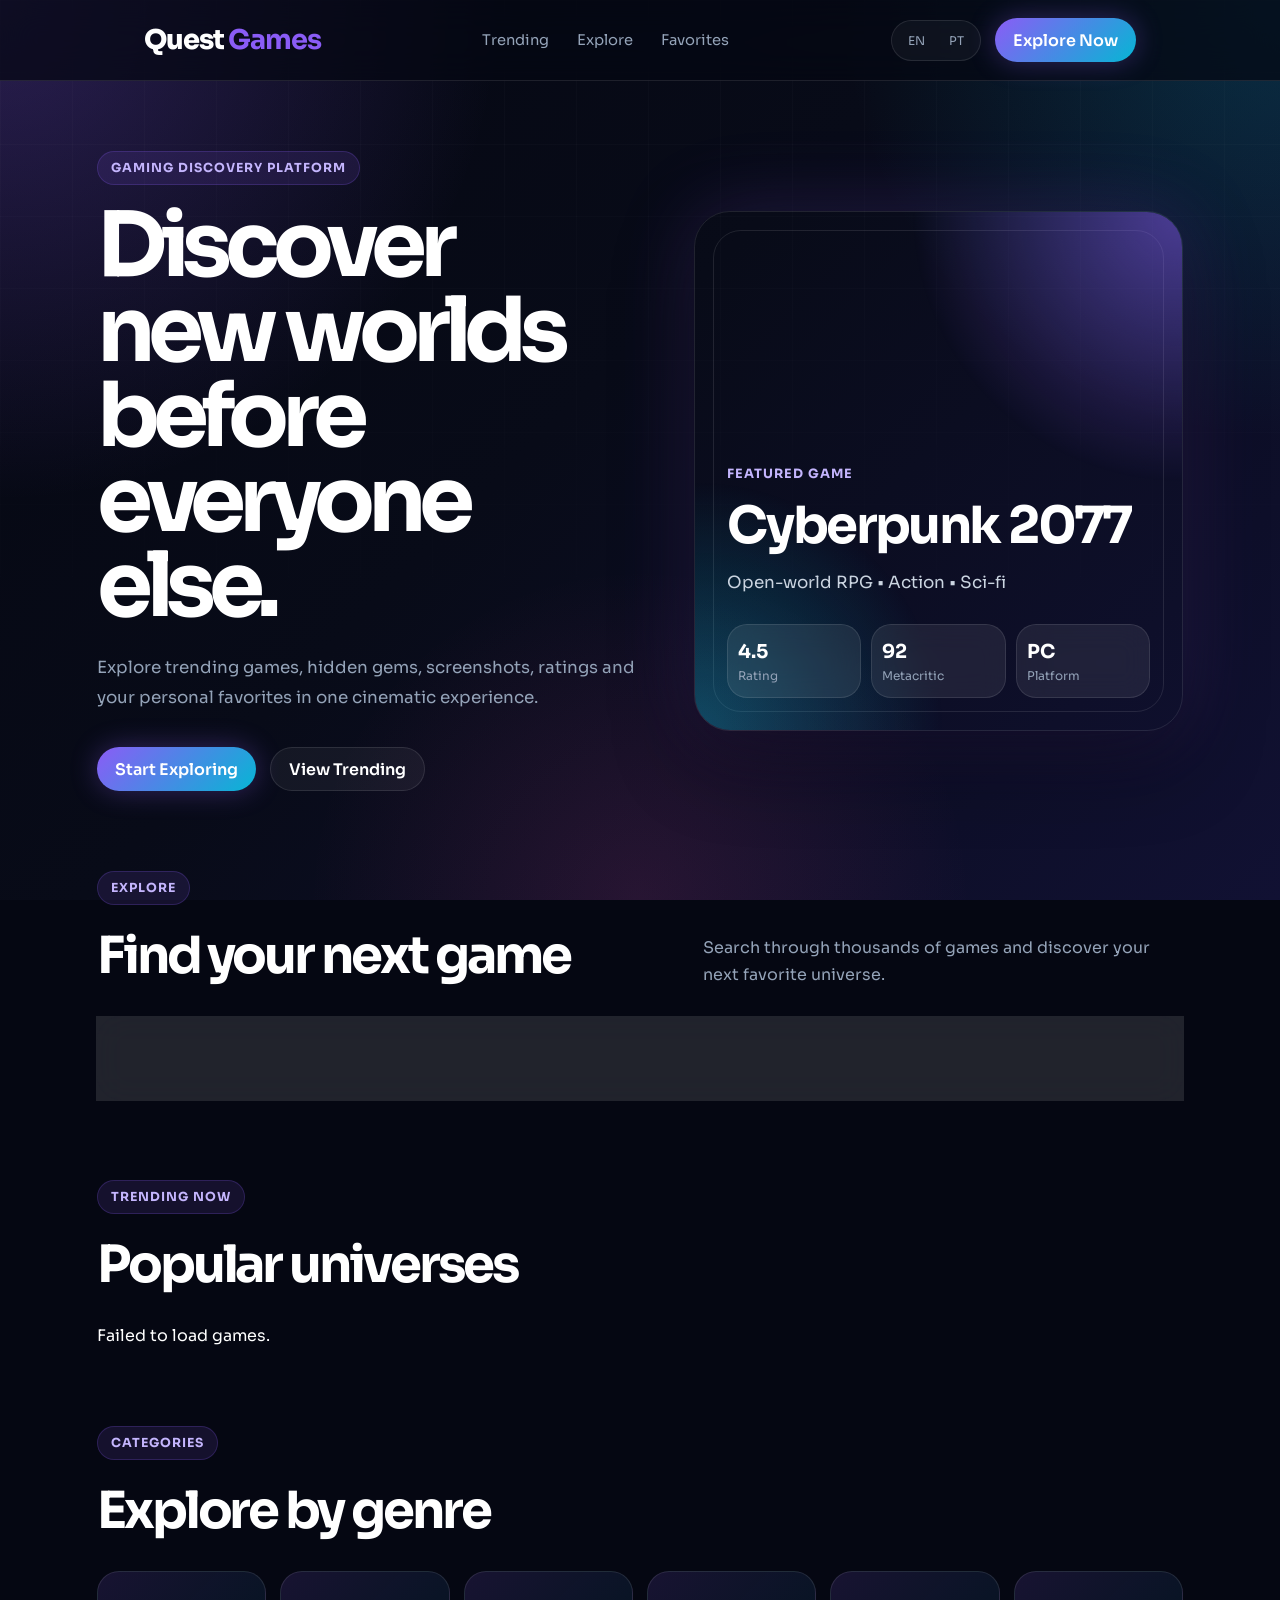
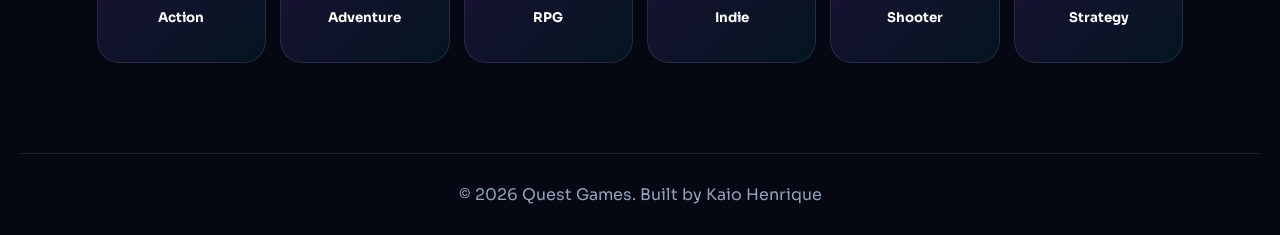
==== commit 4699626f: "." ====
--- a/index.html
+++ b/index.html
@@ -42,15 +42,16 @@
 </header>
 <div class="mobile-menu" id="mobileMenu">
   <button class="close-menu" id="closeMenu">✕</button>
-
-  <span>MENU</span>
-
-  <a href="#trending">Em alta</a>
-  <a href="#explore">Explorar</a>
-  <a href="./favorites.html">Favoritos</a>
-
-  <a href="#explore" class="mobile-menu-button">
-    Explorar agora
+  <span data-i18n="mobile.menu">MENU</span>
+  <div class="mobile-language-switcher">
+    <button data-lang="en">EN</button>
+    <button data-lang="pt-BR">PT</button>
+  </div>
+  <a href="#trending" data-i18n="nav.trending">Trending</a>
+  <a href="#explore" data-i18n="nav.explore">Explore</a>
+  <a href="./favorites.html" data-i18n="nav.favorites">Favorites</a>
+  <a href="#explore" class="mobile-menu-button" data-i18n="nav.button">
+    Explore Now
   </a>
 </div>
   <main>
--- a/css/style.css
+++ b/css/style.css
@@ -710,3 +710,18 @@
   border: 1px solid var(--border);
   transition: background-color 5000s ease-in-out 0s;
 }
+
+.mobile-language-switcher {
+  display: flex;
+  gap: 10px;
+}
+
+.mobile-language-switcher button {
+  flex: 1;
+  padding: 12px;
+  border-radius: 999px;
+  background: rgba(255,255,255,0.08);
+  color: white;
+  border: 1px solid rgba(255,255,255,0.12);
+  font-weight: 700;
+}
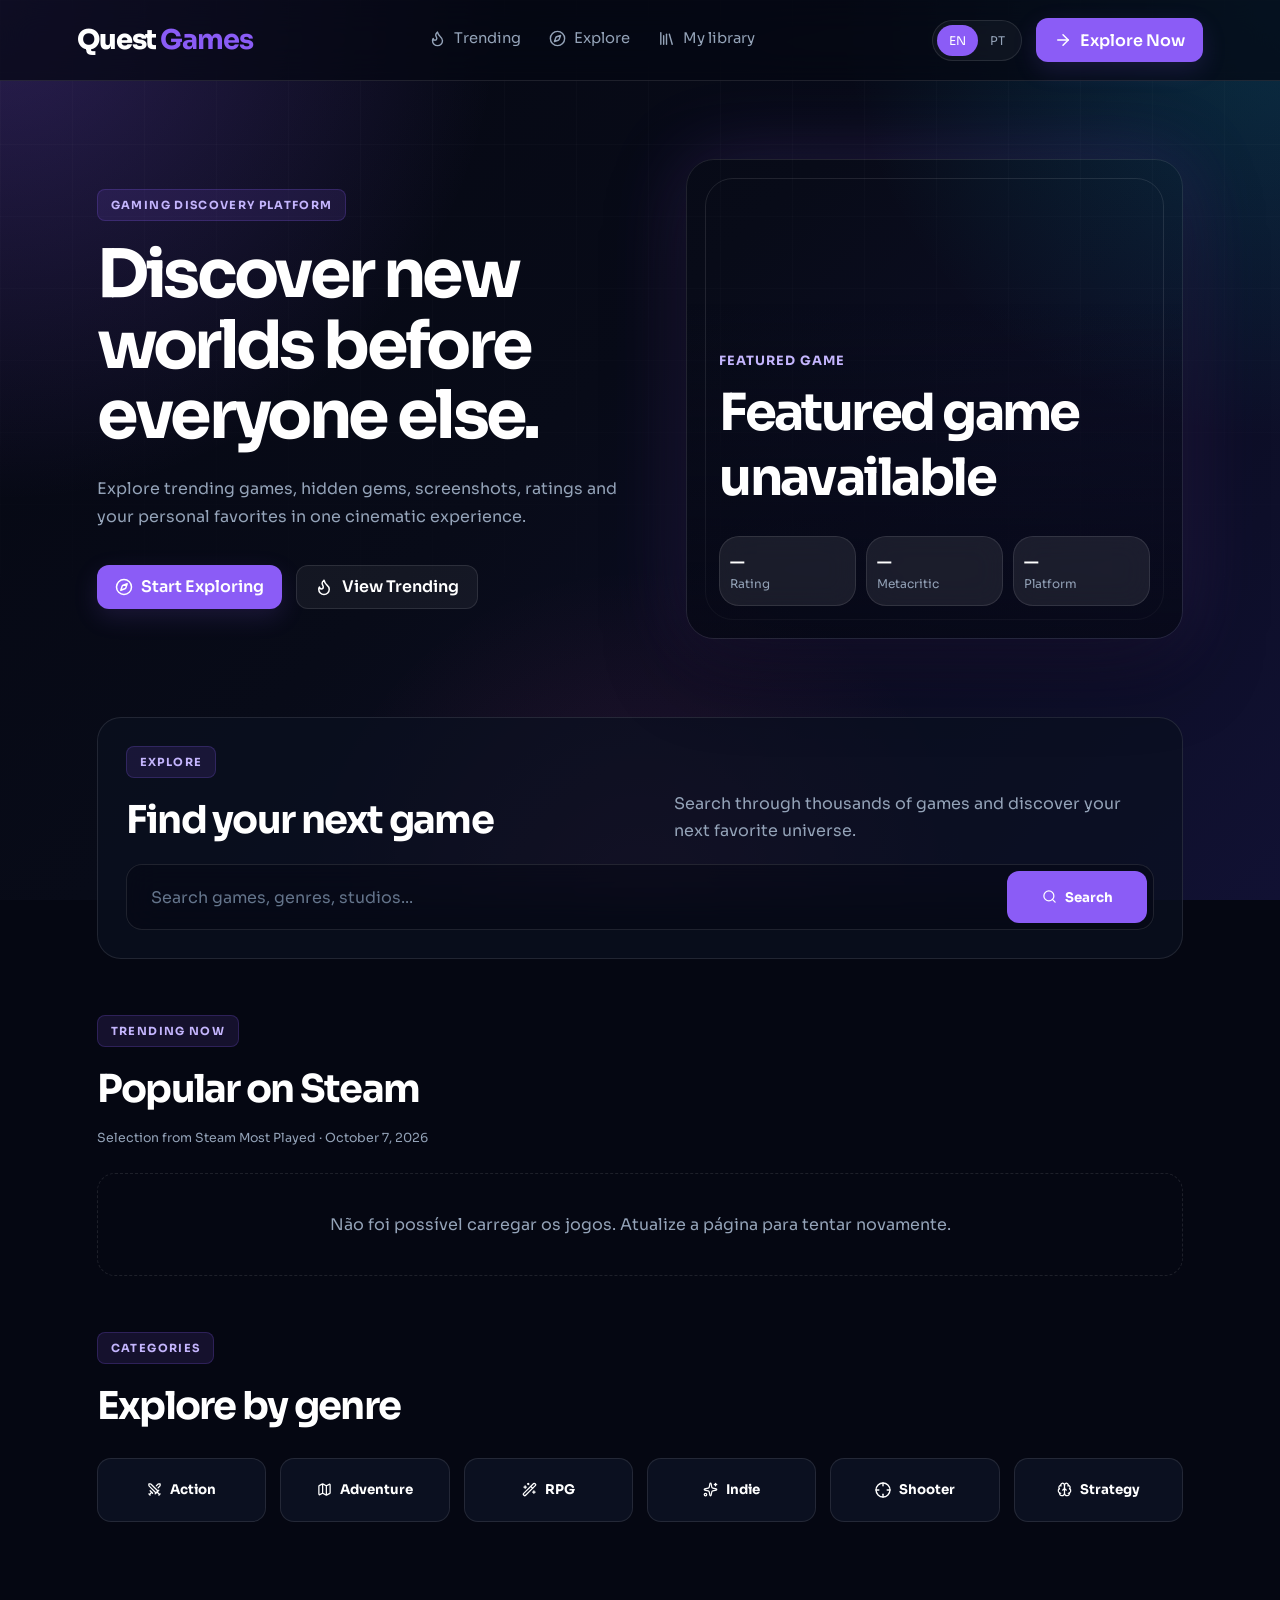
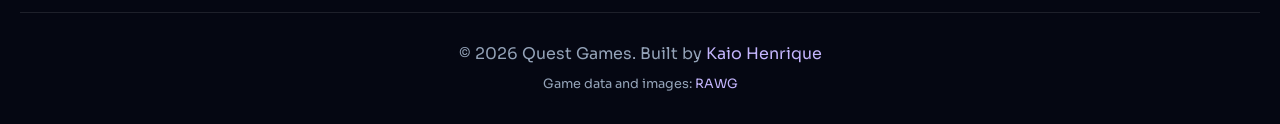
==== commit f0a5ae4c: "..." ====
--- a/index.html
+++ b/index.html
@@ -4,7 +4,7 @@
   <meta charset="UTF-8" />
   <meta name="viewport" content="width=device-width, initial-scale=1.0" />
   <title>Quest Games</title>
-  <link rel="icon" type="image/icon" href="assets/fav.png ">
+  <link rel="icon" type="image/icon" href="assets/fav.png">
   <link rel="stylesheet" href="./css/style.css" />
   <link rel="stylesheet" href="./css/responsive.css" />
 </head>
@@ -13,16 +13,16 @@
 <header class="header">
   <nav class="navbar">
     <a href="./index.html" class="logo">
-      
+
         <div class="logo-text">
     <strong>Quest</strong>
     <span>Games</span>
   </div>
 </a>
     <ul class="nav-links">
-      <li><a href="#trending" data-i18n="nav.trending">Trending</a></li>
-      <li><a href="#explore" data-i18n="nav.explore">Explore</a></li>
-      <li><a href="./favorites.html" data-i18n="nav.favorites">Favorites</a></li>
+      <li><a href="#trending"><span class="icon" data-icon="flame" aria-hidden="true"></span><span data-i18n="nav.trending">Trending</span></a></li>
+      <li><a href="#explore"><span class="icon" data-icon="compass" aria-hidden="true"></span><span data-i18n="nav.explore">Explore</span></a></li>
+      <li><a href="./favorites.html"><span class="icon" data-icon="library" aria-hidden="true"></span><span data-i18n="nav.favorites">Favorites</span></a></li>
     </ul>
 <div class="nav-right">
   <div class="language-switcher">
@@ -30,29 +30,23 @@
     <button data-lang="pt-BR">PT</button>
   </div>
 
-  <a href="#explore" class="nav-button" data-i18n="nav.button">
-    Explore Now
-  </a>
+  <a href="#explore" class="nav-button"><span class="icon" data-icon="arrow-right" aria-hidden="true"></span><span data-i18n="nav.button">Explore Now</span></a>
 </div>
 
-<button class="menu-button" id="menuButton" aria-label="Open menu">
-  ☰
-</button>
+<button class="menu-button" id="menuButton" aria-label="Open menu"><span class="icon" data-icon="menu" aria-hidden="true"></span></button>
   </nav>
 </header>
 <div class="mobile-menu" id="mobileMenu">
-  <button class="close-menu" id="closeMenu">✕</button>
+  <button class="close-menu" id="closeMenu" aria-label="Close menu"><span class="icon" data-icon="x" aria-hidden="true"></span></button>
   <span data-i18n="mobile.menu">MENU</span>
   <div class="mobile-language-switcher">
     <button data-lang="en">EN</button>
     <button data-lang="pt-BR">PT</button>
   </div>
-  <a href="#trending" data-i18n="nav.trending">Trending</a>
-  <a href="#explore" data-i18n="nav.explore">Explore</a>
-  <a href="./favorites.html" data-i18n="nav.favorites">Favorites</a>
-  <a href="#explore" class="mobile-menu-button" data-i18n="nav.button">
-    Explore Now
-  </a>
+  <a href="#trending"><span class="icon" data-icon="flame" aria-hidden="true"></span><span data-i18n="nav.trending">Trending</span></a>
+  <a href="#explore"><span class="icon" data-icon="compass" aria-hidden="true"></span><span data-i18n="nav.explore">Explore</span></a>
+  <a href="./favorites.html"><span class="icon" data-icon="library" aria-hidden="true"></span><span data-i18n="nav.favorites">Favorites</span></a>
+  <a href="#explore" class="mobile-menu-button"><span class="icon" data-icon="arrow-right" aria-hidden="true"></span><span data-i18n="nav.button">Explore Now</span></a>
 </div>
   <main>
     <section class="hero">
@@ -74,39 +68,35 @@
           <a
             href="#explore"
             class="primary-button"
-            data-i18n="hero.primaryButton"
-          >
-            Start Exploring
-          </a>
+
+          ><span class="icon" data-icon="compass" aria-hidden="true"></span><span data-i18n="hero.primaryButton">Start Exploring</span></a>
           <a
             href="#trending"
             class="secondary-button"
-            data-i18n="hero.secondaryButton"
-          >
-            View Trending
-          </a>
-        </div>
-      </div>
-      <div class="hero-card" id="featuredCard">
+
+          ><span class="icon" data-icon="flame" aria-hidden="true"></span><span data-i18n="hero.secondaryButton">View Trending</span></a>
+        </div>
+      </div>
+      <div class="hero-card" id="featuredCard" aria-busy="true">
         <div class="hero-card-overlay"></div>
         <div class="hero-card-content">
           <span data-i18n="featured.label">
             Featured Game
           </span>
-          <h2 id="featuredTitle">Cyberpunk 2077</h2>
-          <p id="featuredGenre">Open-world RPG • Action • Sci-fi</p>
+          <h2 id="featuredTitle" data-i18n="featured.loading">Loading featured game…</h2>
+          <p id="featuredGenre" data-i18n="featured.wait">Fetching game information.</p>
 <div class="hero-stats">
   <div>
-    <strong id="featuredRating">4.5</strong>
-    <span>Rating</span>
+    <strong id="featuredRating">—</strong>
+    <span data-i18n="featured.rating">Rating</span>
   </div>
   <div>
-    <strong id="featuredMetacritic">92</strong>
+    <strong id="featuredMetacritic">—</strong>
     <span>Metacritic</span>
   </div>
   <div>
-    <strong id="featuredPlatform">PC</strong>
-    <span>Platform</span>
+    <strong id="featuredPlatform">—</strong>
+    <span data-i18n="featured.platform">Platform</span>
   </div>
 </div>
         </div>
@@ -138,10 +128,8 @@
         />
         <button
           type="submit"
-          data-i18n="search.button"
-        >
-          Search
-        </button>
+
+        ><span class="icon" data-icon="search" aria-hidden="true"></span><span data-i18n="search.button">Search</span></button>
       </form>
     </section>
     <section class="games-section" id="trending">
@@ -154,13 +142,12 @@
             Trending Now
           </span>
           <h2 data-i18n="trending.title">
-            Popular universes
+            Popular on Steam
           </h2>
         </div>
       </div>
-      <div class="games-grid" id="gamesGrid">
-</div>
-      </div>
+      <p class="trending-source"><a href="https://store.steampowered.com/charts/mostplayed" target="_blank" rel="noopener noreferrer" data-i18n="trending.source">Selection from Steam Most Played · October 7, 2026</a></p>
+      <div class="games-grid" id="gamesGrid" aria-live="polite"></div>
     </section>
     <section class="categories-section">
       <div class="section-header">
@@ -177,12 +164,12 @@
         </div>
       </div>
       <div class="categories-grid">
-<button class="category-card" data-genre="action">Action</button>
-<button class="category-card" data-genre="adventure">Adventure</button>
-<button class="category-card" data-genre="role-playing-games-rpg">RPG</button>
-<button class="category-card" data-genre="indie">Indie</button>
-<button class="category-card" data-genre="shooter">Shooter</button>
-<button class="category-card" data-genre="strategy">Strategy</button>
+<button class="category-card" data-genre="action"><span class="icon" data-icon="swords" aria-hidden="true"></span><span data-i18n="categories.action">Action</span></button>
+<button class="category-card" data-genre="adventure"><span class="icon" data-icon="map" aria-hidden="true"></span><span data-i18n="categories.adventure">Adventure</span></button>
+<button class="category-card" data-genre="role-playing-games-rpg"><span class="icon" data-icon="wand-sparkles" aria-hidden="true"></span><span data-i18n="categories.rpg">RPG</span></button>
+<button class="category-card" data-genre="indie"><span class="icon" data-icon="sparkles" aria-hidden="true"></span><span data-i18n="categories.indie">Indie</span></button>
+<button class="category-card" data-genre="shooter"><span class="icon" data-icon="crosshair" aria-hidden="true"></span><span data-i18n="categories.shooter">Shooter</span></button>
+<button class="category-card" data-genre="strategy"><span class="icon" data-icon="brain" aria-hidden="true"></span><span data-i18n="categories.strategy">Strategy</span></button>
       </div>
     </section>
   </main>
@@ -198,25 +185,37 @@
       Kaio Henrique
     </a>
   </p>
+<p class="data-credit"><span data-i18n="footer.credit">Game data and images:</span> <a href="https://rawg.io/" target="_blank" rel="noopener noreferrer">RAWG</a></p>
 </footer>
-      <div class="game-modal" id="gameModal">
+      <div class="game-modal" id="gameModal" role="dialog" aria-modal="true" aria-labelledby="modalTitle">
   <div class="game-modal-content">
-    <button class="close-modal" id="closeModal">
-      ✕
-    </button>
+    <button class="close-modal" id="closeModal" aria-label="Close"><span class="icon" data-icon="x" aria-hidden="true"></span></button>
     <div class="modal-banner" id="modalBanner"></div>
     <div class="modal-info">
       <span id="modalGenre"></span>
       <h2 id="modalTitle"></h2>
       <p id="modalDescription"></p>
+      <div class="library-actions">
+        <label for="libraryStatus" data-i18n="library.status">Na minha biblioteca</label>
+        <select id="libraryStatus">
+          <option value="" data-i18n="library.none">Não salvo</option>
+          <option value="want" data-i18n="library.want">Quero jogar</option>
+          <option value="playing" data-i18n="library.playing">Jogando</option>
+          <option value="played" data-i18n="library.played">Já joguei</option>
+        </select>
+        <a id="modalDetailsLink" class="secondary-button"><span class="icon" data-icon="external-link" aria-hidden="true"></span><span data-i18n="library.details">Ver detalhes completos</span></a>
+        <p id="libraryFeedback" role="status" aria-live="polite"></p>
+      </div>
       <div class="modal-meta">
         <span id="modalRating"></span>
         <span id="modalReleased"></span>
       </div>
     </div>
   </div>
+  </div>
   <script src="./js/i18n.js"></script>
   <script src="./js/api.js"></script>
+  <script src="./js/library.js"></script>
   <script src="./js/main.js"></script>
 </body>
 </html>
--- a/css/style.css
+++ b/css/style.css
@@ -639,25 +639,30 @@
 .mobile-menu {
   position: fixed;
   inset: 0 0 0 auto;
-  width: 340px;
-  max-width: 85%;
-  padding: 36px;
+  width: min(320px, calc(100vw - 24px));
+  max-width: 100%;
+  height: 100dvh;
+  padding: max(20px, env(safe-area-inset-top)) 20px max(20px, env(safe-area-inset-bottom));
   background: rgba(11, 16, 32, 0.98);
   backdrop-filter: blur(18px);
-  border-left: 1px solid rgba(255, 255, 255, 0.08);
+  border-left: 1px solid var(--border);
+  box-shadow: -20px 0 60px rgba(0, 0, 0, .3);
   display: flex;
   flex-direction: column;
-  gap: 28px;
+  gap: 10px;
+  overflow-y: auto;
+  visibility: hidden;
   transform: translateX(100%);
-  transition: 0.3s ease;
+  transition: transform .25s ease, visibility .25s;
   z-index: 999;
 }
 
 .mobile-menu.active {
+  visibility: visible;
   transform: translateX(0);
 }
 
-.mobile-menu span {
+.mobile-menu > span {
   color: #a78bfa;
   font-size: 0.75rem;
   font-weight: 800;
@@ -665,9 +670,18 @@
 }
 
 .mobile-menu a {
-  font-size: 2rem;
-  font-weight: 800;
-}
+  min-height: 48px;
+  padding: 12px;
+  border-radius: 12px;
+  font-size: 1rem;
+  line-height: 1.4;
+  font-weight: 600;
+  transition: background .2s ease;
+}
+.mobile-menu > a:hover { background: rgba(139, 92, 246, .12); }
+.mobile-menu > span { margin: 8px 12px 2px; }
+.mobile-menu > a span[data-i18n] { min-width: 0; }
+.mobile-menu .icon { color: #a78bfa; }
 
 .close-menu {
   align-self: flex-end;
@@ -679,13 +693,19 @@
   font-size: 1.2rem;
 }
 
-.mobile-menu-button {
+.mobile-menu a.mobile-menu-button {
   margin-top: auto;
-  padding: 16px 20px;
-  border-radius: 18px;
+  flex-shrink: 0;
+  min-height: 48px;
+  justify-content: center;
+  padding: 14px 16px;
+  border-radius: 12px;
+  font-size: .9rem;
   text-align: center;
-  background: linear-gradient(135deg, var(--primary), var(--secondary));
-}
+  background: var(--primary);
+}
+.mobile-menu a.mobile-menu-button:hover { background: #7c3aed; }
+.mobile-menu a.mobile-menu-button .icon { color: white; }
 
 /* ============================= */
 /* FOOTER */
@@ -713,15 +733,133 @@
 
 .mobile-language-switcher {
   display: flex;
-  gap: 10px;
+  gap: 6px;
+  margin: 8px 0 14px;
+  padding: 4px;
+  border: 1px solid var(--border);
+  border-radius: 12px;
+  background: rgba(255, 255, 255, .03);
 }
 
 .mobile-language-switcher button {
   flex: 1;
-  padding: 12px;
-  border-radius: 999px;
-  background: rgba(255,255,255,0.08);
-  color: white;
-  border: 1px solid rgba(255,255,255,0.12);
-  font-weight: 700;
-}
+  min-height: 40px;
+  padding: 8px 12px;
+  border-radius: 8px;
+  background: transparent;
+  color: var(--muted);
+  font-size: .75rem;
+  font-weight: 600;
+}
+
+/* Keyboard navigation and detail pages */
+:focus-visible { outline: 3px solid var(--secondary); outline-offset: 5px; }
+.language-switcher button.active, .mobile-language-switcher button.active { background: var(--primary); color: white; }
+.game-modal-content { position: relative; max-height: 90dvh; overflow-y: auto; }
+.close-modal { top: 16px; right: 16px; z-index: 2; background: #0b1020; }
+.modal-info p { margin-top: 16px; line-height: 1.8; color: var(--muted); }
+.modal-meta { display: flex; flex-wrap: wrap; gap: 20px; margin-top: 20px; }
+.game-banner { height: clamp(220px, 40vw, 460px); background: var(--bg-soft) center / cover; border-radius: var(--radius); margin-bottom: 28px; }
+.game-info h1, .favorites-hero h1 { font-size: clamp(2rem, 5vw, 4rem); margin: 16px 0; }
+.game-info p, .favorites-hero p { color: var(--muted); line-height: 1.8; }
+.game-meta { display: flex; flex-wrap: wrap; gap: 28px; margin: 28px 0; }
+.game-meta span { display: block; margin-top: 8px; color: var(--muted); }
+.back-button { display: inline-block; padding: 12px 0; color: #c4b5fd; }
+@media (prefers-reduced-motion: reduce) {
+  html { scroll-behavior: auto; }
+  *, *::before, *::after { transition: none !important; animation: none !important; }
+}
+
+.library-actions { display: flex; flex-wrap: wrap; align-items: center; gap: 12px; margin-top: 24px; }
+.library-actions p { flex-basis: 100%; margin: 0; font-size: .85rem; }
+.library-actions select, .library-card-select { padding: 12px; border: 1px solid var(--border); border-radius: 10px; background: #151b30; color: var(--text); font: inherit; max-width: 100%; }
+.library-tabs { display: flex; gap: 10px; flex-wrap: wrap; margin-bottom: 24px; }
+.library-tabs button { padding: 12px 18px; border-radius: 12px; border: 1px solid var(--border); color: var(--muted); background: var(--bg-soft); }
+.library-tabs button[aria-pressed="true"] { color: white; background: var(--primary); }
+.library-search-label { display: block; margin-bottom: 10px; color: var(--muted); font-size: .85rem; }
+.library-search { width: 100%; border: 1px solid var(--border); border-radius: 12px; padding: 16px; background: var(--bg-soft); color: white; }
+.library-count { color: var(--muted); margin: 16px 0; }
+.library-card-select { display: block; width: 100%; margin-top: 14px; font-size: .8rem; }
+.library-remove { background: transparent; color: #fda4af; padding: 12px 0 0; }
+.favorites-page .game-card-content { width: 100%; }
+.favorites-page .game-card { cursor: default; }
+.favorites-page .game-card h3 a:hover { text-decoration: underline; }
+.favorites-page { padding-bottom: 60px; }
+
+/* Locally hosted Lucide icons; license: assets/icons/LICENSE */
+.icon { display: inline-block; width: 1.15em; height: 1.15em; flex-shrink: 0; vertical-align: -.18em; background-color: currentColor; mask: var(--icon-url) center / contain no-repeat; -webkit-mask: var(--icon-url) center / contain no-repeat; }
+.icon[data-icon="arrow-left"] { --icon-url: url("../assets/icons/arrow-left.svg"); }
+.icon[data-icon="arrow-right"] { --icon-url: url("../assets/icons/arrow-right.svg"); }
+.icon[data-icon="bookmark"] { --icon-url: url("../assets/icons/bookmark.svg"); }
+.icon[data-icon="brain"] { --icon-url: url("../assets/icons/brain.svg"); }
+.icon[data-icon="calendar-days"] { --icon-url: url("../assets/icons/calendar-days.svg"); }
+.icon[data-icon="circle-check"] { --icon-url: url("../assets/icons/circle-check.svg"); }
+.icon[data-icon="compass"] { --icon-url: url("../assets/icons/compass.svg"); }
+.icon[data-icon="crosshair"] { --icon-url: url("../assets/icons/crosshair.svg"); }
+.icon[data-icon="external-link"] { --icon-url: url("../assets/icons/external-link.svg"); }
+.icon[data-icon="flame"] { --icon-url: url("../assets/icons/flame.svg"); }
+.icon[data-icon="gamepad-2"] { --icon-url: url("../assets/icons/gamepad-2.svg"); }
+.icon[data-icon="heart"] { --icon-url: url("../assets/icons/heart.svg"); }
+.icon[data-icon="layout-grid"] { --icon-url: url("../assets/icons/layout-grid.svg"); }
+.icon[data-icon="library"] { --icon-url: url("../assets/icons/library.svg"); }
+.icon[data-icon="map"] { --icon-url: url("../assets/icons/map.svg"); }
+.icon[data-icon="menu"] { --icon-url: url("../assets/icons/menu.svg"); }
+.icon[data-icon="play"] { --icon-url: url("../assets/icons/play.svg"); }
+.icon[data-icon="search"] { --icon-url: url("../assets/icons/search.svg"); }
+.icon[data-icon="sparkles"] { --icon-url: url("../assets/icons/sparkles.svg"); }
+.icon[data-icon="star"] { --icon-url: url("../assets/icons/star.svg"); }
+.icon[data-icon="swords"] { --icon-url: url("../assets/icons/swords.svg"); }
+.icon[data-icon="trash"] { --icon-url: url("../assets/icons/trash.svg"); }
+.icon[data-icon="wand-sparkles"] { --icon-url: url("../assets/icons/wand-sparkles.svg"); }
+.icon[data-icon="x"] { --icon-url: url("../assets/icons/x.svg"); }
+.nav-links a, .nav-button, .primary-button, .secondary-button, .search-box button, .category-card, .library-tabs button, .library-remove, .back-button { display: inline-flex; align-items: center; justify-content: center; gap: 8px; }
+.category-card { width: 100%; }
+.mobile-menu > a { display: flex; align-items: center; gap: 12px; }
+.mobile-menu > a .icon { width: 20px; height: 20px; }
+.mobile-menu > a span[data-i18n] { color: inherit; font-size: inherit; font-weight: inherit; letter-spacing: inherit; }
+.favorite-button, .close-modal, .close-menu { display: grid; place-items: center; }
+.favorite-button.is-favorite { color: #fda4af; }
+.favorite-button.is-favorite .icon { background-color: #fda4af; }
+.game-card-content p .icon { color: #facc15; }
+.modal-meta > span { display: inline-flex; align-items: center; gap: 8px; }
+.game-meta strong { display: inline-flex; align-items: center; gap: 8px; }
+
+.trending-source { color: var(--muted); font-size: .78rem; line-height: 1.6; margin: -12px 0 24px; }
+.trending-source a:hover { color: var(--text); text-decoration: underline; }
+
+/* Pick the next game from the backlog */
+.game-picker { display: flex; flex-wrap: wrap; align-items: center; gap: 20px; margin-top: 32px; padding: 28px; border: 1px solid var(--border); border-radius: 24px; background: linear-gradient(120deg, #8b5cf614, #0b1020); }
+.picker-intro { flex: 1 1 240px; }
+.picker-intro .eyebrow { margin-bottom: 12px; }
+.picker-intro h2 { font-size: clamp(1.4rem, 3vw, 2rem); letter-spacing: -.04em; }
+.picker-intro p, .picker-notice, .picker-result-info p { color: var(--muted); line-height: 1.7; font-size: .85rem; margin-top: 8px; }
+.game-picker > button { gap: 8px; flex-shrink: 0; }
+.picker-notice { flex-basis: 100%; margin: 0; }
+.picker-result { display: grid; grid-template-columns: minmax(0, 1fr) minmax(0, 1.4fr); width: 100%; overflow: hidden; border: 1px solid var(--border); border-radius: 16px; background: var(--bg); }
+.picker-result[hidden], .picker-result img[hidden] { display: none; }
+.picker-result img { width: 100%; height: 100%; min-height: 220px; object-fit: cover; }
+.picker-result-info { padding: 24px; grid-column: -2 / -1; }
+.picker-result-info h3 { font-size: 1.5rem; overflow-wrap: anywhere; }
+.picker-result-info .secondary-button { margin-top: 18px; font-size: .85rem; }
+@media (max-width: 600px) {
+  .game-picker { padding: 20px; gap: 16px; }
+  .game-picker > button { width: 100%; }
+  .picker-result { grid-template-columns: 1fr; }
+  .picker-result img { min-height: 0; height: 180px; }
+  .picker-result-info { padding: 20px; grid-column: 1; }
+}
+.picker-result:has(> img[hidden]) { grid-template-columns: 1fr; }
+.picker-result:has(> img[hidden]) .picker-result-info { grid-column: 1; }
+
+.game-picker > button:disabled { opacity: .5; cursor: not-allowed; transform: none; box-shadow: none; }
+
+/* Final layout polish */
+.game-card-content { width: 100%; min-width: 0; }
+.game-card-content > h3 { min-height: 2.7em; line-height: 1.35; display: -webkit-box; -webkit-box-orient: vertical; -webkit-line-clamp: 2; overflow: hidden; overflow-wrap: anywhere; }
+.game-card-content > p { line-height: 1.5; }
+.game-card-content > span { display: block; line-height: 1.5; }
+.hero-card[aria-busy="true"] { background-image: linear-gradient(145deg, #151b30, #0b1020); }
+.data-credit { margin-top: 10px; font-size: .8rem; line-height: 1.6; }
+.data-credit a, .footer-link { color: #c4b5fd; }
+.data-credit a:hover, .footer-link:hover { text-decoration: underline; }
+.game-meta strong .icon { margin-top: 0; color: inherit; }
--- a/css/responsive.css
+++ b/css/responsive.css
@@ -121,3 +121,71 @@
     font-size: 1.8rem;
   }
 }
+
+/* Refined discovery layout */
+.navbar { padding: 0; }
+main { padding-top: 48px; }
+.hero { min-height: 540px; gap: 40px; }
+.hero h1 { font-size: clamp(2.8rem, 5.2vw, 4.8rem); line-height: 1.06; letter-spacing: -.055em; }
+.hero p { font-size: 1rem; line-height: 1.75; }
+.hero-card { min-height: 480px; border-radius: 28px; }
+.hero-card-overlay { background: linear-gradient(180deg, transparent 30%, rgba(5,7,18,.65)); }
+.hero-stats strong { font-size: 1rem; overflow-wrap: anywhere; }
+.eyebrow { border-radius: 8px; font-size: .7rem; letter-spacing: .12em; }
+.nav-button, .primary-button { background: var(--primary); box-shadow: 0 8px 24px #8b5cf626; }
+.nav-button, .primary-button, .secondary-button { border-radius: 12px; }
+.section-header h2 { font-size: clamp(1.8rem, 3vw, 2.6rem); letter-spacing: -.045em; }
+.search-section { margin-top: 48px; padding: 28px; border: 1px solid var(--border); border-radius: 24px; background: #0b1020b3; }
+.search-section .section-header { margin-bottom: 20px; }
+.search-box { padding: 6px; border-radius: 16px; background: #05071280; }
+.search-box input { min-width: 0; min-height: 52px; background: transparent; }
+.search-box button { border-radius: 12px; background: var(--primary); }
+.games-section, .categories-section { padding-top: 56px; scroll-margin-top: 100px; }
+.search-section { scroll-margin-top: 100px; }
+.games-grid { gap: 18px; }
+.game-card { min-height: 290px; border-radius: 18px; }
+.game-card-content h3 { font-size: 1.08rem; line-height: 1.35; }
+.game-card-content p { font-size: .75rem; }
+.category-card { min-height: 64px; border-radius: 14px; background: var(--bg-soft); }
+.category-card.active { background: #8b5cf630; border-color: var(--primary); }
+.catalog-message { grid-column: 1 / -1; padding: 40px 24px; border: 1px dashed var(--border); border-radius: 18px; color: var(--muted); text-align: center; }
+.favorite-button[aria-pressed="true"] { color: #fda4af; background: #88133799; }
+@media (max-width: 1024px) {
+  .hero { grid-template-columns: 1fr 1fr; gap: 28px; padding-top: 0; }
+  .hero h1 { font-size: clamp(2.5rem, 5vw, 4rem); }
+  .hero-card { min-height: 440px; }
+  .hero-card-content { left: 22px; right: 22px; bottom: 22px; }
+  .hero-stats { grid-template-columns: repeat(2, minmax(0,1fr)); }
+  .hero-stats > div:last-child { grid-column: 1 / -1; }
+}
+@media (max-width: 780px) {
+  .header { padding: 14px 20px; }
+  .hero { grid-template-columns: 1fr; gap: 32px; }
+  .hero h1 { font-size: clamp(2.7rem, 9vw, 4.2rem); }
+  .hero-actions { flex-direction: row; }
+  .hero-actions a { width: auto; flex: 1; font-size: .82rem; padding: 12px; }
+  .hero-card { min-height: 380px; }
+  .hero-stats { grid-template-columns: repeat(3, minmax(0,1fr)); }
+  .hero-stats > div:last-child { grid-column: auto; }
+  .search-section { padding: 20px; margin-top: 36px; }
+  .games-grid { grid-template-columns: repeat(2,minmax(0,1fr)); gap: 12px; }
+  .game-card { min-height: 260px; padding: 14px; }
+  .categories-grid { grid-template-columns: repeat(2,minmax(0,1fr)); }
+}
+@media (max-width: 380px) {
+  .games-grid { grid-template-columns: 1fr; }
+  .hero-actions { flex-direction: column; }
+  .hero-actions a { width: 100%; }
+}
+
+@media (max-width: 780px) {
+  .hero-card-content h2 { font-size: clamp(1.6rem, 6vw, 2.4rem); line-height: 1.15; overflow-wrap: anywhere; }
+  .library-tabs { gap: 8px; }
+  .library-tabs button { min-height: 44px; padding: 10px 12px; font-size: .8rem; }
+  .library-actions > select { width: 100%; }
+  .library-actions > a { min-width: 0; white-space: normal; }
+  .footer { margin-top: 48px; padding: 24px 20px; font-size: .8rem; }
+}
+@media (max-height: 540px) {
+  .mobile-menu a.mobile-menu-button { margin-top: 12px; }
+}
